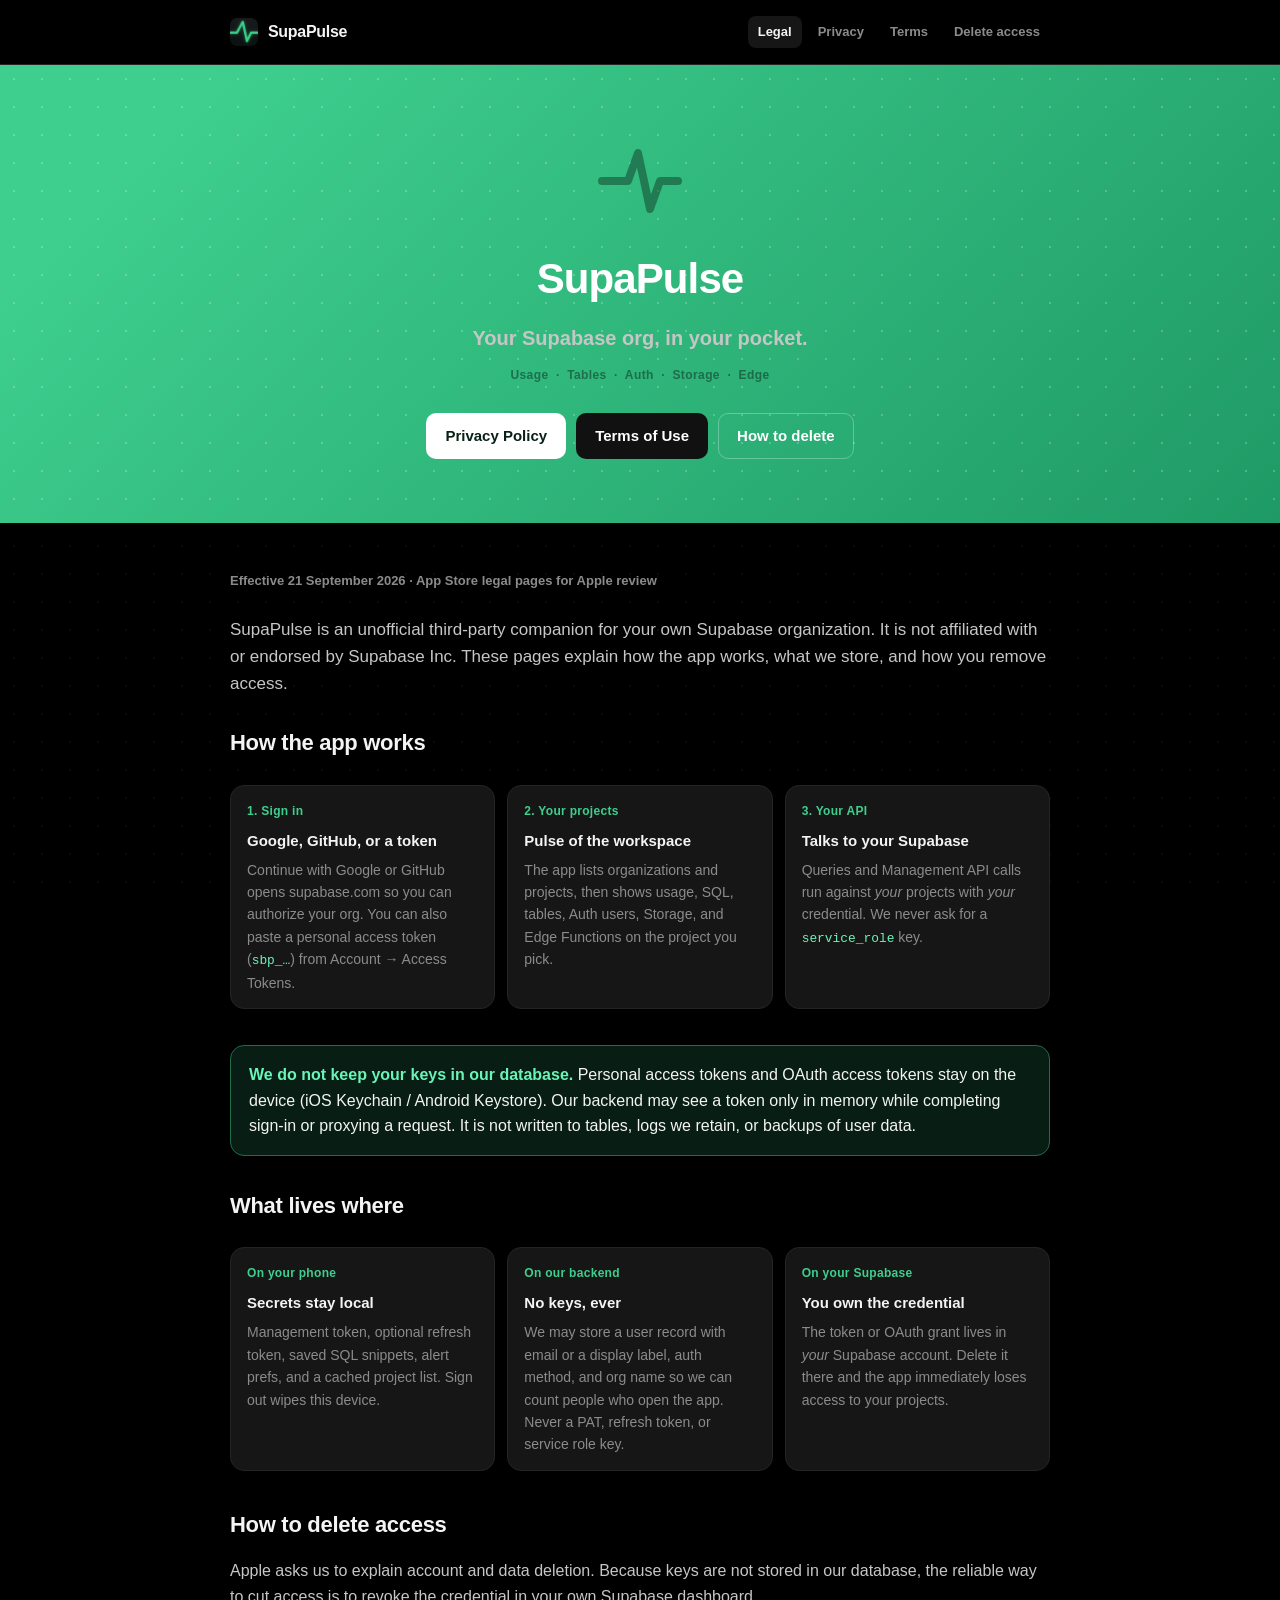
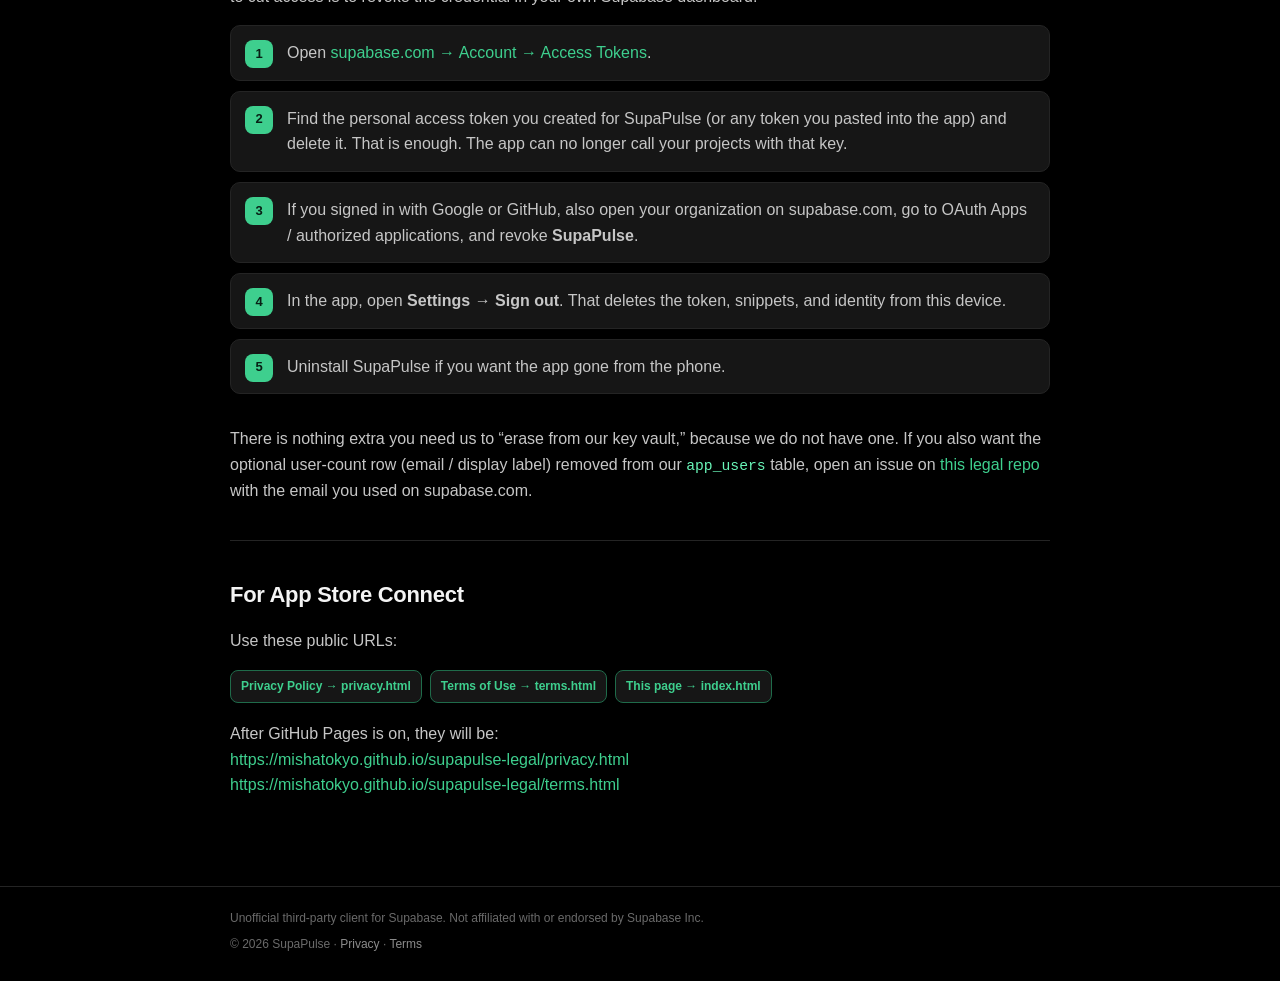
==== index.html @ 29752753 "Add SupaPulse legal, privacy, and terms pages for App Store review. Co-authored-by: Cursor <cursorag" ====
<!DOCTYPE html>
<html lang="en">
<head>
  <meta charset="utf-8" />
  <meta name="viewport" content="width=device-width, initial-scale=1" />
  <title>SupaPulse — Legal &amp; Privacy</title>
  <meta name="description" content="How SupaPulse works, privacy policy, and how to revoke access. We never store your Supabase keys in our database." />
  <link rel="icon" href="./favicon.png" />
  <link rel="apple-touch-icon" href="./icon.png" />
  <link rel="stylesheet" href="./styles.css" />
</head>
<body>
  <div class="dots" aria-hidden="true"></div>
  <div class="page">
    <header class="nav">
      <div class="nav-inner">
        <a class="brand" href="./">
          <img src="./icon.png" alt="" width="28" height="28" />
          SupaPulse
        </a>
        <nav class="nav-links">
          <a class="active" href="./">Legal</a>
          <a href="./privacy.html">Privacy</a>
          <a href="./terms.html">Terms</a>
          <a href="./#delete">Delete access</a>
        </nav>
      </div>
    </header>

    <section class="hero">
      <div class="dots" aria-hidden="true"></div>
      <div class="wrap">
        <svg class="pulse" viewBox="0 0 88 88" fill="none" aria-hidden="true">
          <path d="M6 44 H24 L32 44 L42 16 L54 72 L64 44 H82" stroke="rgba(8,32,21,0.42)" stroke-width="8" stroke-linecap="round" stroke-linejoin="round" />
        </svg>
        <h1>SupaPulse</h1>
        <p class="tagline">Your Supabase org, in your pocket.</p>
        <p class="modules">Usage &nbsp;·&nbsp; Tables &nbsp;·&nbsp; Auth &nbsp;·&nbsp; Storage &nbsp;·&nbsp; Edge</p>
        <div class="hero-actions">
          <a class="btn btn-white" href="./privacy.html">Privacy Policy</a>
          <a class="btn btn-dark" href="./terms.html">Terms of Use</a>
          <a class="btn btn-ghost" href="./#delete">How to delete</a>
        </div>
      </div>
    </section>

    <main class="main">
      <div class="wrap">
        <p class="updated">Effective 21 September 2026 · App Store legal pages for Apple review</p>
        <p class="lead">
          SupaPulse is an unofficial third-party companion for your own Supabase organization.
          It is not affiliated with or endorsed by Supabase Inc. These pages explain how the app
          works, what we store, and how you remove access.
        </p>

        <h2>How the app works</h2>
        <div class="grid">
          <article class="card">
            <div class="kicker">1. Sign in</div>
            <h3>Google, GitHub, or a token</h3>
            <p>Continue with Google or GitHub opens supabase.com so you can authorize your org. You can also paste a personal access token (<span class="mono">sbp_…</span>) from Account → Access Tokens.</p>
          </article>
          <article class="card">
            <div class="kicker">2. Your projects</div>
            <h3>Pulse of the workspace</h3>
            <p>The app lists organizations and projects, then shows usage, SQL, tables, Auth users, Storage, and Edge Functions on the project you pick.</p>
          </article>
          <article class="card">
            <div class="kicker">3. Your API</div>
            <h3>Talks to your Supabase</h3>
            <p>Queries and Management API calls run against <em>your</em> projects with <em>your</em> credential. We never ask for a <span class="mono">service_role</span> key.</p>
          </article>
        </div>

        <div class="notice">
          <p>
            <strong>We do not keep your keys in our database.</strong>
            Personal access tokens and OAuth access tokens stay on the device
            (iOS Keychain / Android Keystore). Our backend may see a token only
            in memory while completing sign-in or proxying a request. It is not
            written to tables, logs we retain, or backups of user data.
          </p>
        </div>

        <h2>What lives where</h2>
        <div class="grid">
          <article class="card">
            <div class="kicker">On your phone</div>
            <h3>Secrets stay local</h3>
            <p>Management token, optional refresh token, saved SQL snippets, alert prefs, and a cached project list. Sign out wipes this device.</p>
          </article>
          <article class="card">
            <div class="kicker">On our backend</div>
            <h3>No keys, ever</h3>
            <p>We may store a user record with email or a display label, auth method, and org name so we can count people who open the app. Never a PAT, refresh token, or service role key.</p>
          </article>
          <article class="card">
            <div class="kicker">On your Supabase</div>
            <h3>You own the credential</h3>
            <p>The token or OAuth grant lives in <em>your</em> Supabase account. Delete it there and the app immediately loses access to your projects.</p>
          </article>
        </div>

        <h2 id="delete">How to delete access</h2>
        <p>Apple asks us to explain account and data deletion. Because keys are not stored in our database, the reliable way to cut access is to revoke the credential in your own Supabase dashboard.</p>
        <ol class="steps">
          <li>
            Open <a href="https://supabase.com/dashboard/account/tokens" rel="noopener">supabase.com → Account → Access Tokens</a>.
          </li>
          <li>
            Find the personal access token you created for SupaPulse (or any token you pasted into the app) and delete it. That is enough. The app can no longer call your projects with that key.
          </li>
          <li>
            If you signed in with Google or GitHub, also open your organization on supabase.com, go to OAuth Apps / authorized applications, and revoke <strong>SupaPulse</strong>.
          </li>
          <li>
            In the app, open <strong>Settings → Sign out</strong>. That deletes the token, snippets, and identity from this device.
          </li>
          <li>
            Uninstall SupaPulse if you want the app gone from the phone.
          </li>
        </ol>
        <p>
          There is nothing extra you need us to “erase from our key vault,” because we do not have one.
          If you also want the optional user-count row (email / display label) removed from our
          <span class="mono">app_users</span> table, open an issue on
          <a href="https://github.com/MishaTokyo/supapulse-legal/issues">this legal repo</a>
          with the email you used on supabase.com.
        </p>

        <hr />

        <h2>For App Store Connect</h2>
        <p>Use these public URLs:</p>
        <div class="pill-row">
          <span class="pill">Privacy Policy → privacy.html</span>
          <span class="pill">Terms of Use → terms.html</span>
          <span class="pill">This page → index.html</span>
        </div>
        <p style="margin-top: 18px">
          After GitHub Pages is on, they will be:<br />
          <a href="https://mishatokyo.github.io/supapulse-legal/privacy.html">https://mishatokyo.github.io/supapulse-legal/privacy.html</a><br />
          <a href="https://mishatokyo.github.io/supapulse-legal/terms.html">https://mishatokyo.github.io/supapulse-legal/terms.html</a>
        </p>
      </div>
    </main>

    <footer class="footer">
      <div class="wrap">
        <span>Unofficial third-party client for Supabase. Not affiliated with or endorsed by Supabase Inc.</span>
        <span>© 2026 SupaPulse · <a href="./privacy.html">Privacy</a> · <a href="./terms.html">Terms</a></span>
      </div>
    </footer>
  </div>
</body>
</html>
---- styles.css ----
:root {
  --bg: #000000;
  --bg-elevated: #0c0c0c;
  --surface: #161616;
  --surface-hover: #1d1d1d;
  --border: #242424;
  --border-strong: #2f2f2f;
  --brand: #3ecf8e;
  --brand-dim: #1f6b4a;
  --brand-soft: rgba(62, 207, 142, 0.14);
  --brand-glow: rgba(62, 207, 142, 0.22);
  --metric: #69f5b8;
  --text: #f4f4f4;
  --text-secondary: #c6c6c6;
  --muted: #8b8b8b;
  --faint: #6a6a6a;
  --danger: #f2555a;
  --on-brand: #082015;
  --login-from: #3ecf8e;
  --login-to: #1f9a66;
  --radius: 10px;
  --radius-lg: 14px;
  --max: 820px;
}

* {
  box-sizing: border-box;
}

html {
  scroll-behavior: smooth;
}

body {
  margin: 0;
  min-height: 100vh;
  background: var(--bg);
  color: var(--text);
  font-family: -apple-system, BlinkMacSystemFont, "Segoe UI", Inter, Roboto, Helvetica, Arial, sans-serif;
  font-size: 16px;
  line-height: 1.6;
  -webkit-font-smoothing: antialiased;
}

a {
  color: var(--brand);
  text-decoration: none;
}

a:hover {
  text-decoration: underline;
}

.dots {
  position: fixed;
  inset: 0;
  pointer-events: none;
  z-index: 0;
  background-image: radial-gradient(rgba(255, 255, 255, 0.045) 0.9px, transparent 1.1px);
  background-size: 28px 28px;
}

.page {
  position: relative;
  z-index: 1;
  min-height: 100vh;
  display: flex;
  flex-direction: column;
}

.nav {
  border-bottom: 1px solid var(--border);
  background: rgba(0, 0, 0, 0.72);
  backdrop-filter: blur(16px);
  position: sticky;
  top: 0;
  z-index: 10;
}

.nav-inner,
.wrap {
  width: min(var(--max), calc(100% - 40px));
  margin: 0 auto;
}

.nav-inner {
  display: flex;
  align-items: center;
  justify-content: space-between;
  gap: 16px;
  min-height: 64px;
}

.brand {
  display: flex;
  align-items: center;
  gap: 10px;
  color: var(--text);
  text-decoration: none;
  font-weight: 700;
  letter-spacing: -0.3px;
}

.brand:hover {
  text-decoration: none;
}

.brand img,
.brand-mark {
  width: 28px;
  height: 28px;
  border-radius: 7px;
}

.nav-links {
  display: flex;
  flex-wrap: wrap;
  gap: 6px;
  justify-content: flex-end;
}

.nav-links a {
  color: var(--muted);
  font-size: 13px;
  font-weight: 600;
  padding: 6px 10px;
  border-radius: 8px;
}

.nav-links a:hover,
.nav-links a.active {
  color: var(--text);
  background: var(--surface);
  text-decoration: none;
}

.hero {
  position: relative;
  overflow: hidden;
  background: linear-gradient(135deg, var(--login-from) 12%, var(--login-to) 100%);
  color: #fff;
  padding: 72px 0 64px;
}

.hero .dots {
  position: absolute;
  background-image: radial-gradient(rgba(255, 255, 255, 0.22) 0.9px, transparent 1.1px);
}

.hero .wrap {
  position: relative;
  z-index: 1;
  text-align: center;
}

.pulse {
  width: 88px;
  height: 88px;
  margin: 0 auto 12px;
}

.hero h1 {
  margin: 0;
  font-size: clamp(32px, 6vw, 42px);
  letter-spacing: -0.9px;
  font-weight: 700;
}

.hero .tagline {
  margin: 12px 0 0;
  font-size: 20px;
  font-weight: 600;
  line-height: 1.4;
}

.hero .modules {
  margin: 14px 0 0;
  color: rgba(8, 32, 21, 0.48);
  font-size: 12px;
  font-weight: 700;
  letter-spacing: 0.4px;
}

.hero-actions {
  display: flex;
  flex-wrap: wrap;
  justify-content: center;
  gap: 10px;
  margin-top: 28px;
}

.btn {
  display: inline-flex;
  align-items: center;
  justify-content: center;
  min-height: 44px;
  padding: 10px 18px;
  border-radius: 10px;
  font-weight: 700;
  font-size: 15px;
  text-decoration: none;
  border: 1px solid transparent;
}

.btn:hover {
  text-decoration: none;
}

.btn-white {
  background: #fff;
  color: var(--on-brand);
}

.btn-dark {
  background: #111;
  color: #fff;
  border-color: rgba(8, 32, 21, 0.2);
}

.btn-ghost {
  background: transparent;
  color: #fff;
  border-color: rgba(255, 255, 255, 0.28);
}

.main {
  flex: 1;
  padding: 48px 0 72px;
}

h2 {
  margin: 0 0 12px;
  font-size: 22px;
  letter-spacing: -0.3px;
}

h3 {
  margin: 28px 0 8px;
  font-size: 16px;
  color: var(--text);
}

p,
li {
  color: var(--text-secondary);
}

.lead {
  font-size: 17px;
  color: var(--text-secondary);
  margin: 0 0 28px;
}

.updated {
  color: var(--muted);
  font-size: 13px;
  font-weight: 600;
  margin: 0 0 24px;
}

.grid {
  display: grid;
  grid-template-columns: repeat(auto-fit, minmax(220px, 1fr));
  gap: 12px;
  margin: 24px 0 36px;
}

.card {
  background: var(--surface);
  border: 1px solid var(--border);
  border-radius: var(--radius-lg);
  padding: 16px 16px 14px;
}

.card h3 {
  margin: 0 0 6px;
  font-size: 15px;
}

.card p {
  margin: 0;
  font-size: 14px;
  color: var(--muted);
}

.card .kicker {
  color: var(--brand);
  font-size: 12px;
  font-weight: 700;
  letter-spacing: 0.3px;
  margin-bottom: 8px;
}

.notice {
  background: var(--brand-soft);
  border: 1px solid var(--brand-dim);
  border-radius: var(--radius-lg);
  padding: 16px 18px;
  margin: 8px 0 32px;
}

.notice strong {
  color: var(--metric);
}

.notice p {
  margin: 0;
  color: var(--text);
}

.steps {
  display: grid;
  gap: 10px;
  margin: 16px 0 32px;
  padding: 0;
  list-style: none;
  counter-reset: step;
}

.steps li {
  counter-increment: step;
  background: var(--surface);
  border: 1px solid var(--border);
  border-radius: var(--radius);
  padding: 14px 16px 14px 56px;
  position: relative;
  color: var(--text-secondary);
}

.steps li::before {
  content: counter(step);
  position: absolute;
  left: 14px;
  top: 14px;
  width: 28px;
  height: 28px;
  border-radius: 8px;
  background: var(--brand);
  color: var(--on-brand);
  font-weight: 700;
  font-size: 13px;
  display: flex;
  align-items: center;
  justify-content: center;
}

.legal p {
  margin: 0 0 14px;
}

.legal ul {
  margin: 0 0 16px;
  padding-left: 20px;
}

.legal li {
  margin: 0 0 6px;
}

.legal section {
  margin-bottom: 8px;
}

hr {
  border: 0;
  border-top: 1px solid var(--border);
  margin: 36px 0;
}

.footer {
  border-top: 1px solid var(--border);
  padding: 22px 0 28px;
  color: var(--faint);
  font-size: 12px;
  line-height: 1.5;
}

.footer .wrap {
  display: flex;
  flex-direction: column;
  gap: 8px;
}

.footer a {
  color: var(--muted);
}

code,
.mono {
  font-family: ui-monospace, SFMono-Regular, Menlo, Monaco, Consolas, "Liberation Mono", monospace;
  font-size: 0.92em;
  color: var(--metric);
}

.pill-row {
  display: flex;
  flex-wrap: wrap;
  gap: 8px;
  margin: 16px 0 0;
}

.pill {
  background: var(--surface);
  border: 1px solid var(--brand-dim);
  color: var(--brand);
  border-radius: 8px;
  padding: 6px 10px;
  font-size: 12px;
  font-weight: 700;
}

@media (max-width: 640px) {
  .nav-inner {
    flex-direction: column;
    align-items: flex-start;
    padding: 12px 0;
  }

  .hero {
    padding: 48px 0 40px;
  }
}
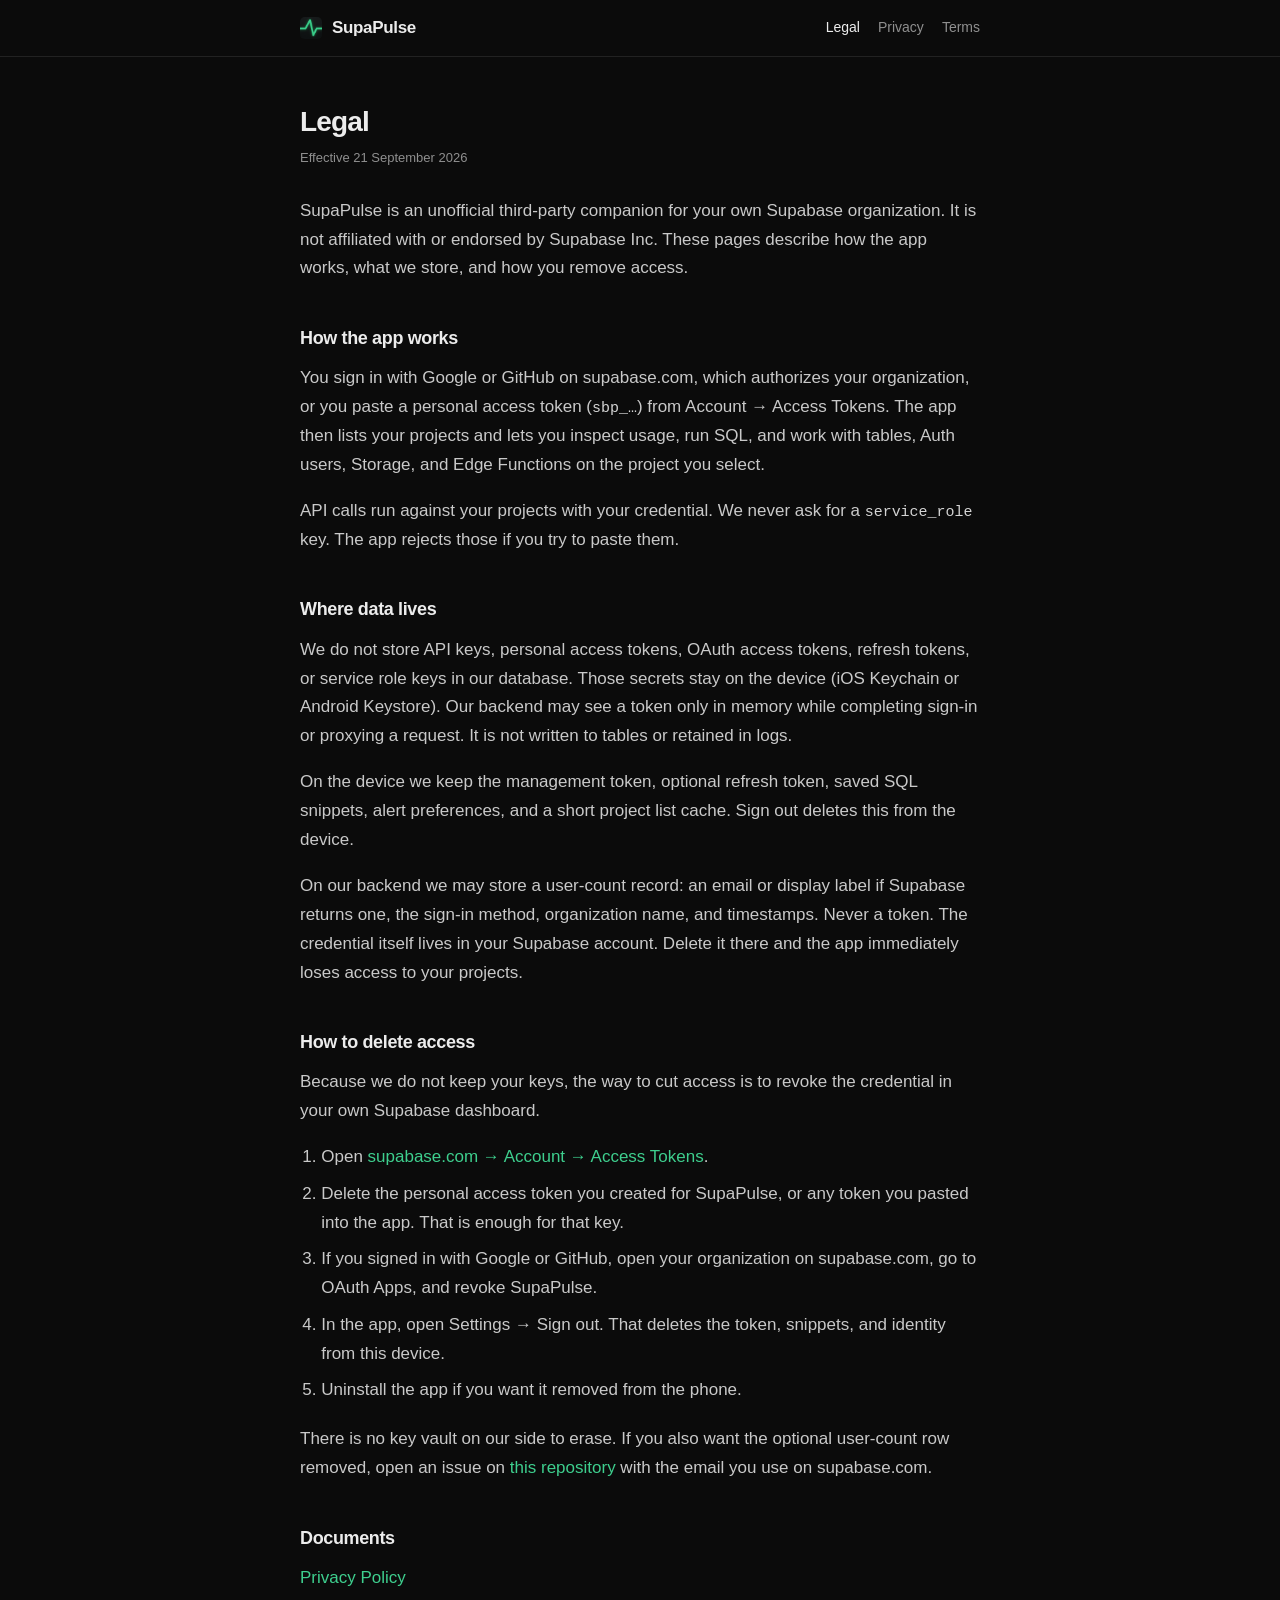
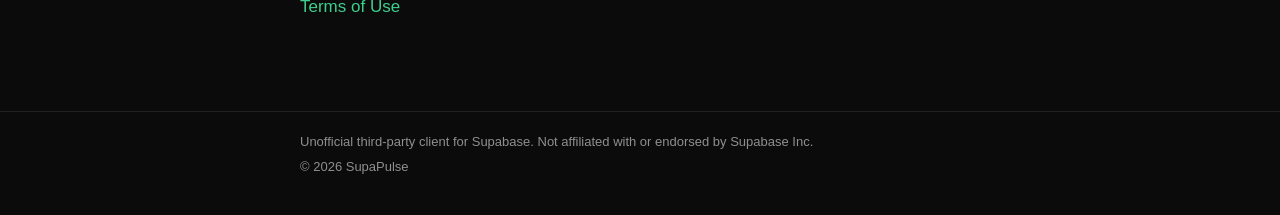
==== commit 818d7f8f: "Simplify legal pages to a document layout. Co-authored-by: Cursor <cursoragent@cursor.com>" ====
--- a/index.html
+++ b/index.html
@@ -3,154 +3,112 @@
 <head>
   <meta charset="utf-8" />
   <meta name="viewport" content="width=device-width, initial-scale=1" />
-  <title>SupaPulse — Legal &amp; Privacy</title>
-  <meta name="description" content="How SupaPulse works, privacy policy, and how to revoke access. We never store your Supabase keys in our database." />
+  <title>Legal — SupaPulse</title>
+  <meta name="description" content="How SupaPulse works, privacy, and how to revoke access. We never store your Supabase keys in our database." />
   <link rel="icon" href="./favicon.png" />
   <link rel="apple-touch-icon" href="./icon.png" />
-  <link rel="stylesheet" href="./styles.css" />
+  <link rel="stylesheet" href="./styles.css?v=2" />
 </head>
 <body>
-  <div class="dots" aria-hidden="true"></div>
-  <div class="page">
-    <header class="nav">
-      <div class="nav-inner">
-        <a class="brand" href="./">
-          <img src="./icon.png" alt="" width="28" height="28" />
-          SupaPulse
-        </a>
-        <nav class="nav-links">
-          <a class="active" href="./">Legal</a>
-          <a href="./privacy.html">Privacy</a>
-          <a href="./terms.html">Terms</a>
-          <a href="./#delete">Delete access</a>
-        </nav>
-      </div>
-    </header>
+  <header>
+    <div class="wrap">
+      <a class="brand" href="./">
+        <img src="./icon.png" alt="" width="22" height="22" />
+        SupaPulse
+      </a>
+      <nav>
+        <a class="active" href="./">Legal</a>
+        <a href="./privacy.html">Privacy</a>
+        <a href="./terms.html">Terms</a>
+      </nav>
+    </div>
+  </header>
 
-    <section class="hero">
-      <div class="dots" aria-hidden="true"></div>
-      <div class="wrap">
-        <svg class="pulse" viewBox="0 0 88 88" fill="none" aria-hidden="true">
-          <path d="M6 44 H24 L32 44 L42 16 L54 72 L64 44 H82" stroke="rgba(8,32,21,0.42)" stroke-width="8" stroke-linecap="round" stroke-linejoin="round" />
-        </svg>
-        <h1>SupaPulse</h1>
-        <p class="tagline">Your Supabase org, in your pocket.</p>
-        <p class="modules">Usage &nbsp;·&nbsp; Tables &nbsp;·&nbsp; Auth &nbsp;·&nbsp; Storage &nbsp;·&nbsp; Edge</p>
-        <div class="hero-actions">
-          <a class="btn btn-white" href="./privacy.html">Privacy Policy</a>
-          <a class="btn btn-dark" href="./terms.html">Terms of Use</a>
-          <a class="btn btn-ghost" href="./#delete">How to delete</a>
-        </div>
-      </div>
-    </section>
+  <main>
+    <div class="wrap">
+      <h1>Legal</h1>
+      <p class="meta">Effective 21 September 2026</p>
 
-    <main class="main">
-      <div class="wrap">
-        <p class="updated">Effective 21 September 2026 · App Store legal pages for Apple review</p>
-        <p class="lead">
-          SupaPulse is an unofficial third-party companion for your own Supabase organization.
-          It is not affiliated with or endorsed by Supabase Inc. These pages explain how the app
-          works, what we store, and how you remove access.
-        </p>
+      <p>
+        SupaPulse is an unofficial third-party companion for your own Supabase organization.
+        It is not affiliated with or endorsed by Supabase Inc. These pages describe how the app
+        works, what we store, and how you remove access.
+      </p>
 
-        <h2>How the app works</h2>
-        <div class="grid">
-          <article class="card">
-            <div class="kicker">1. Sign in</div>
-            <h3>Google, GitHub, or a token</h3>
-            <p>Continue with Google or GitHub opens supabase.com so you can authorize your org. You can also paste a personal access token (<span class="mono">sbp_…</span>) from Account → Access Tokens.</p>
-          </article>
-          <article class="card">
-            <div class="kicker">2. Your projects</div>
-            <h3>Pulse of the workspace</h3>
-            <p>The app lists organizations and projects, then shows usage, SQL, tables, Auth users, Storage, and Edge Functions on the project you pick.</p>
-          </article>
-          <article class="card">
-            <div class="kicker">3. Your API</div>
-            <h3>Talks to your Supabase</h3>
-            <p>Queries and Management API calls run against <em>your</em> projects with <em>your</em> credential. We never ask for a <span class="mono">service_role</span> key.</p>
-          </article>
-        </div>
+      <h2>How the app works</h2>
+      <p>
+        You sign in with Google or GitHub on supabase.com, which authorizes your organization,
+        or you paste a personal access token (<code>sbp_…</code>) from Account → Access Tokens.
+        The app then lists your projects and lets you inspect usage, run SQL, and work with
+        tables, Auth users, Storage, and Edge Functions on the project you select.
+      </p>
+      <p>
+        API calls run against your projects with your credential. We never ask for a
+        <code>service_role</code> key. The app rejects those if you try to paste them.
+      </p>
 
-        <div class="notice">
-          <p>
-            <strong>We do not keep your keys in our database.</strong>
-            Personal access tokens and OAuth access tokens stay on the device
-            (iOS Keychain / Android Keystore). Our backend may see a token only
-            in memory while completing sign-in or proxying a request. It is not
-            written to tables, logs we retain, or backups of user data.
-          </p>
-        </div>
+      <h2>Where data lives</h2>
+      <p>
+        We do not store API keys, personal access tokens, OAuth access tokens, refresh tokens,
+        or service role keys in our database. Those secrets stay on the device (iOS Keychain or
+        Android Keystore). Our backend may see a token only in memory while completing sign-in
+        or proxying a request. It is not written to tables or retained in logs.
+      </p>
+      <p>
+        On the device we keep the management token, optional refresh token, saved SQL snippets,
+        alert preferences, and a short project list cache. Sign out deletes this from the device.
+      </p>
+      <p>
+        On our backend we may store a user-count record: an email or display label if Supabase
+        returns one, the sign-in method, organization name, and timestamps. Never a token.
+        The credential itself lives in your Supabase account. Delete it there and the app
+        immediately loses access to your projects.
+      </p>
 
-        <h2>What lives where</h2>
-        <div class="grid">
-          <article class="card">
-            <div class="kicker">On your phone</div>
-            <h3>Secrets stay local</h3>
-            <p>Management token, optional refresh token, saved SQL snippets, alert prefs, and a cached project list. Sign out wipes this device.</p>
-          </article>
-          <article class="card">
-            <div class="kicker">On our backend</div>
-            <h3>No keys, ever</h3>
-            <p>We may store a user record with email or a display label, auth method, and org name so we can count people who open the app. Never a PAT, refresh token, or service role key.</p>
-          </article>
-          <article class="card">
-            <div class="kicker">On your Supabase</div>
-            <h3>You own the credential</h3>
-            <p>The token or OAuth grant lives in <em>your</em> Supabase account. Delete it there and the app immediately loses access to your projects.</p>
-          </article>
-        </div>
+      <h2 id="delete">How to delete access</h2>
+      <p>
+        Because we do not keep your keys, the way to cut access is to revoke the credential
+        in your own Supabase dashboard.
+      </p>
+      <ol>
+        <li>
+          Open
+          <a href="https://supabase.com/dashboard/account/tokens" rel="noopener">supabase.com → Account → Access Tokens</a>.
+        </li>
+        <li>
+          Delete the personal access token you created for SupaPulse, or any token you pasted
+          into the app. That is enough for that key.
+        </li>
+        <li>
+          If you signed in with Google or GitHub, open your organization on supabase.com,
+          go to OAuth Apps, and revoke SupaPulse.
+        </li>
+        <li>
+          In the app, open Settings → Sign out. That deletes the token, snippets, and identity
+          from this device.
+        </li>
+        <li>Uninstall the app if you want it removed from the phone.</li>
+      </ol>
+      <p>
+        There is no key vault on our side to erase. If you also want the optional user-count
+        row removed, open an issue on
+        <a href="https://github.com/MishaTokyo/supapulse-legal/issues">this repository</a>
+        with the email you use on supabase.com.
+      </p>
 
-        <h2 id="delete">How to delete access</h2>
-        <p>Apple asks us to explain account and data deletion. Because keys are not stored in our database, the reliable way to cut access is to revoke the credential in your own Supabase dashboard.</p>
-        <ol class="steps">
-          <li>
-            Open <a href="https://supabase.com/dashboard/account/tokens" rel="noopener">supabase.com → Account → Access Tokens</a>.
-          </li>
-          <li>
-            Find the personal access token you created for SupaPulse (or any token you pasted into the app) and delete it. That is enough. The app can no longer call your projects with that key.
-          </li>
-          <li>
-            If you signed in with Google or GitHub, also open your organization on supabase.com, go to OAuth Apps / authorized applications, and revoke <strong>SupaPulse</strong>.
-          </li>
-          <li>
-            In the app, open <strong>Settings → Sign out</strong>. That deletes the token, snippets, and identity from this device.
-          </li>
-          <li>
-            Uninstall SupaPulse if you want the app gone from the phone.
-          </li>
-        </ol>
-        <p>
-          There is nothing extra you need us to “erase from our key vault,” because we do not have one.
-          If you also want the optional user-count row (email / display label) removed from our
-          <span class="mono">app_users</span> table, open an issue on
-          <a href="https://github.com/MishaTokyo/supapulse-legal/issues">this legal repo</a>
-          with the email you used on supabase.com.
-        </p>
+      <h2>Documents</h2>
+      <p>
+        <a href="./privacy.html">Privacy Policy</a><br />
+        <a href="./terms.html">Terms of Use</a>
+      </p>
+    </div>
+  </main>
 
-        <hr />
-
-        <h2>For App Store Connect</h2>
-        <p>Use these public URLs:</p>
-        <div class="pill-row">
-          <span class="pill">Privacy Policy → privacy.html</span>
-          <span class="pill">Terms of Use → terms.html</span>
-          <span class="pill">This page → index.html</span>
-        </div>
-        <p style="margin-top: 18px">
-          After GitHub Pages is on, they will be:<br />
-          <a href="https://mishatokyo.github.io/supapulse-legal/privacy.html">https://mishatokyo.github.io/supapulse-legal/privacy.html</a><br />
-          <a href="https://mishatokyo.github.io/supapulse-legal/terms.html">https://mishatokyo.github.io/supapulse-legal/terms.html</a>
-        </p>
-      </div>
-    </main>
-
-    <footer class="footer">
-      <div class="wrap">
-        <span>Unofficial third-party client for Supabase. Not affiliated with or endorsed by Supabase Inc.</span>
-        <span>© 2026 SupaPulse · <a href="./privacy.html">Privacy</a> · <a href="./terms.html">Terms</a></span>
-      </div>
-    </footer>
-  </div>
+  <footer>
+    <div class="wrap">
+      <p>Unofficial third-party client for Supabase. Not affiliated with or endorsed by Supabase Inc.</p>
+      <p>© 2026 SupaPulse</p>
+    </div>
+  </footer>
 </body>
 </html>
--- a/styles.css
+++ b/styles.css
@@ -1,26 +1,9 @@
 :root {
-  --bg: #000000;
-  --bg-elevated: #0c0c0c;
-  --surface: #161616;
-  --surface-hover: #1d1d1d;
-  --border: #242424;
-  --border-strong: #2f2f2f;
-  --brand: #3ecf8e;
-  --brand-dim: #1f6b4a;
-  --brand-soft: rgba(62, 207, 142, 0.14);
-  --brand-glow: rgba(62, 207, 142, 0.22);
-  --metric: #69f5b8;
-  --text: #f4f4f4;
-  --text-secondary: #c6c6c6;
-  --muted: #8b8b8b;
-  --faint: #6a6a6a;
-  --danger: #f2555a;
-  --on-brand: #082015;
-  --login-from: #3ecf8e;
-  --login-to: #1f9a66;
-  --radius: 10px;
-  --radius-lg: 14px;
-  --max: 820px;
+  --bg: #0b0b0b;
+  --text: #ececec;
+  --muted: #8f8f8f;
+  --line: #222;
+  --link: #3ecf8e;
 }
 
 * {
@@ -33,17 +16,14 @@
 
 body {
   margin: 0;
-  min-height: 100vh;
   background: var(--bg);
   color: var(--text);
-  font-family: -apple-system, BlinkMacSystemFont, "Segoe UI", Inter, Roboto, Helvetica, Arial, sans-serif;
-  font-size: 16px;
-  line-height: 1.6;
+  font: 17px/1.7 -apple-system, BlinkMacSystemFont, "Segoe UI", Helvetica, Arial, sans-serif;
   -webkit-font-smoothing: antialiased;
 }
 
 a {
-  color: var(--brand);
+  color: var(--link);
   text-decoration: none;
 }
 
@@ -51,44 +31,21 @@
   text-decoration: underline;
 }
 
-.dots {
-  position: fixed;
-  inset: 0;
-  pointer-events: none;
-  z-index: 0;
-  background-image: radial-gradient(rgba(255, 255, 255, 0.045) 0.9px, transparent 1.1px);
-  background-size: 28px 28px;
-}
-
-.page {
-  position: relative;
-  z-index: 1;
-  min-height: 100vh;
-  display: flex;
-  flex-direction: column;
-}
-
-.nav {
-  border-bottom: 1px solid var(--border);
-  background: rgba(0, 0, 0, 0.72);
-  backdrop-filter: blur(16px);
-  position: sticky;
-  top: 0;
-  z-index: 10;
-}
-
-.nav-inner,
 .wrap {
-  width: min(var(--max), calc(100% - 40px));
+  width: min(680px, calc(100% - 48px));
   margin: 0 auto;
 }
 
-.nav-inner {
+header {
+  border-bottom: 1px solid var(--line);
+}
+
+header .wrap {
   display: flex;
   align-items: center;
   justify-content: space-between;
   gap: 16px;
-  min-height: 64px;
+  min-height: 56px;
 }
 
 .brand {
@@ -96,327 +53,109 @@
   align-items: center;
   gap: 10px;
   color: var(--text);
-  text-decoration: none;
-  font-weight: 700;
-  letter-spacing: -0.3px;
+  font-weight: 600;
+  letter-spacing: -0.02em;
 }
 
 .brand:hover {
   text-decoration: none;
 }
 
-.brand img,
-.brand-mark {
-  width: 28px;
-  height: 28px;
-  border-radius: 7px;
+.brand img {
+  width: 22px;
+  height: 22px;
+  border-radius: 5px;
 }
 
-.nav-links {
+nav {
   display: flex;
-  flex-wrap: wrap;
-  gap: 6px;
-  justify-content: flex-end;
+  gap: 18px;
+  font-size: 14px;
 }
 
-.nav-links a {
+nav a {
   color: var(--muted);
-  font-size: 13px;
-  font-weight: 600;
-  padding: 6px 10px;
-  border-radius: 8px;
 }
 
-.nav-links a:hover,
-.nav-links a.active {
+nav a:hover,
+nav a.active {
   color: var(--text);
-  background: var(--surface);
   text-decoration: none;
 }
 
-.hero {
-  position: relative;
-  overflow: hidden;
-  background: linear-gradient(135deg, var(--login-from) 12%, var(--login-to) 100%);
-  color: #fff;
-  padding: 72px 0 64px;
-}
-
-.hero .dots {
-  position: absolute;
-  background-image: radial-gradient(rgba(255, 255, 255, 0.22) 0.9px, transparent 1.1px);
-}
-
-.hero .wrap {
-  position: relative;
-  z-index: 1;
-  text-align: center;
-}
-
-.pulse {
-  width: 88px;
-  height: 88px;
-  margin: 0 auto 12px;
-}
-
-.hero h1 {
-  margin: 0;
-  font-size: clamp(32px, 6vw, 42px);
-  letter-spacing: -0.9px;
-  font-weight: 700;
-}
-
-.hero .tagline {
-  margin: 12px 0 0;
-  font-size: 20px;
-  font-weight: 600;
-  line-height: 1.4;
-}
-
-.hero .modules {
-  margin: 14px 0 0;
-  color: rgba(8, 32, 21, 0.48);
-  font-size: 12px;
-  font-weight: 700;
-  letter-spacing: 0.4px;
-}
-
-.hero-actions {
-  display: flex;
-  flex-wrap: wrap;
-  justify-content: center;
-  gap: 10px;
-  margin-top: 28px;
-}
-
-.btn {
-  display: inline-flex;
-  align-items: center;
-  justify-content: center;
-  min-height: 44px;
-  padding: 10px 18px;
-  border-radius: 10px;
-  font-weight: 700;
-  font-size: 15px;
-  text-decoration: none;
-  border: 1px solid transparent;
-}
-
-.btn:hover {
-  text-decoration: none;
-}
-
-.btn-white {
-  background: #fff;
-  color: var(--on-brand);
-}
-
-.btn-dark {
-  background: #111;
-  color: #fff;
-  border-color: rgba(8, 32, 21, 0.2);
-}
-
-.btn-ghost {
-  background: transparent;
-  color: #fff;
-  border-color: rgba(255, 255, 255, 0.28);
-}
-
-.main {
-  flex: 1;
+main {
   padding: 48px 0 72px;
 }
 
-h2 {
-  margin: 0 0 12px;
-  font-size: 22px;
-  letter-spacing: -0.3px;
+h1 {
+  margin: 0 0 8px;
+  font-size: 28px;
+  font-weight: 600;
+  letter-spacing: -0.03em;
+  line-height: 1.2;
 }
 
-h3 {
-  margin: 28px 0 8px;
-  font-size: 16px;
-  color: var(--text);
+h2 {
+  margin: 2.2em 0 0.6em;
+  font-size: 18px;
+  font-weight: 600;
+  letter-spacing: -0.02em;
 }
 
 p,
 li {
-  color: var(--text-secondary);
+  color: #c9c9c9;
 }
 
-.lead {
-  font-size: 17px;
-  color: var(--text-secondary);
-  margin: 0 0 28px;
+p {
+  margin: 0 0 1em;
 }
 
-.updated {
+.meta {
+  margin: 0 0 28px;
   color: var(--muted);
   font-size: 13px;
-  font-weight: 600;
-  margin: 0 0 24px;
 }
 
-.grid {
-  display: grid;
-  grid-template-columns: repeat(auto-fit, minmax(220px, 1fr));
-  gap: 12px;
-  margin: 24px 0 36px;
+ul,
+ol {
+  margin: 0 0 1.2em;
+  padding-left: 1.25em;
 }
 
-.card {
-  background: var(--surface);
-  border: 1px solid var(--border);
-  border-radius: var(--radius-lg);
-  padding: 16px 16px 14px;
+li {
+  margin: 0 0 0.45em;
 }
 
-.card h3 {
-  margin: 0 0 6px;
-  font-size: 15px;
+code {
+  font-family: ui-monospace, SFMono-Regular, Menlo, Monaco, Consolas, monospace;
+  font-size: 0.88em;
+  color: #d4d4d4;
 }
 
-.card p {
-  margin: 0;
-  font-size: 14px;
+footer {
+  border-top: 1px solid var(--line);
+  padding: 20px 0 32px;
   color: var(--muted);
-}
-
-.card .kicker {
-  color: var(--brand);
-  font-size: 12px;
-  font-weight: 700;
-  letter-spacing: 0.3px;
-  margin-bottom: 8px;
-}
-
-.notice {
-  background: var(--brand-soft);
-  border: 1px solid var(--brand-dim);
-  border-radius: var(--radius-lg);
-  padding: 16px 18px;
-  margin: 8px 0 32px;
-}
-
-.notice strong {
-  color: var(--metric);
-}
-
-.notice p {
-  margin: 0;
-  color: var(--text);
-}
-
-.steps {
-  display: grid;
-  gap: 10px;
-  margin: 16px 0 32px;
-  padding: 0;
-  list-style: none;
-  counter-reset: step;
-}
-
-.steps li {
-  counter-increment: step;
-  background: var(--surface);
-  border: 1px solid var(--border);
-  border-radius: var(--radius);
-  padding: 14px 16px 14px 56px;
-  position: relative;
-  color: var(--text-secondary);
-}
-
-.steps li::before {
-  content: counter(step);
-  position: absolute;
-  left: 14px;
-  top: 14px;
-  width: 28px;
-  height: 28px;
-  border-radius: 8px;
-  background: var(--brand);
-  color: var(--on-brand);
-  font-weight: 700;
   font-size: 13px;
-  display: flex;
-  align-items: center;
-  justify-content: center;
-}
-
-.legal p {
-  margin: 0 0 14px;
-}
-
-.legal ul {
-  margin: 0 0 16px;
-  padding-left: 20px;
-}
-
-.legal li {
-  margin: 0 0 6px;
-}
-
-.legal section {
-  margin-bottom: 8px;
-}
-
-hr {
-  border: 0;
-  border-top: 1px solid var(--border);
-  margin: 36px 0;
-}
-
-.footer {
-  border-top: 1px solid var(--border);
-  padding: 22px 0 28px;
-  color: var(--faint);
-  font-size: 12px;
   line-height: 1.5;
 }
 
-.footer .wrap {
-  display: flex;
-  flex-direction: column;
-  gap: 8px;
+footer p {
+  margin: 0 0 6px;
+  color: var(--muted);
+  font-size: 13px;
 }
 
-.footer a {
-  color: var(--muted);
-}
-
-code,
-.mono {
-  font-family: ui-monospace, SFMono-Regular, Menlo, Monaco, Consolas, "Liberation Mono", monospace;
-  font-size: 0.92em;
-  color: var(--metric);
-}
-
-.pill-row {
-  display: flex;
-  flex-wrap: wrap;
-  gap: 8px;
-  margin: 16px 0 0;
-}
-
-.pill {
-  background: var(--surface);
-  border: 1px solid var(--brand-dim);
-  color: var(--brand);
-  border-radius: 8px;
-  padding: 6px 10px;
-  font-size: 12px;
-  font-weight: 700;
-}
-
-@media (max-width: 640px) {
-  .nav-inner {
+@media (max-width: 560px) {
+  header .wrap {
     flex-direction: column;
     align-items: flex-start;
-    padding: 12px 0;
+    padding: 14px 0;
+    gap: 10px;
   }
 
-  .hero {
-    padding: 48px 0 40px;
+  main {
+    padding-top: 32px;
   }
 }
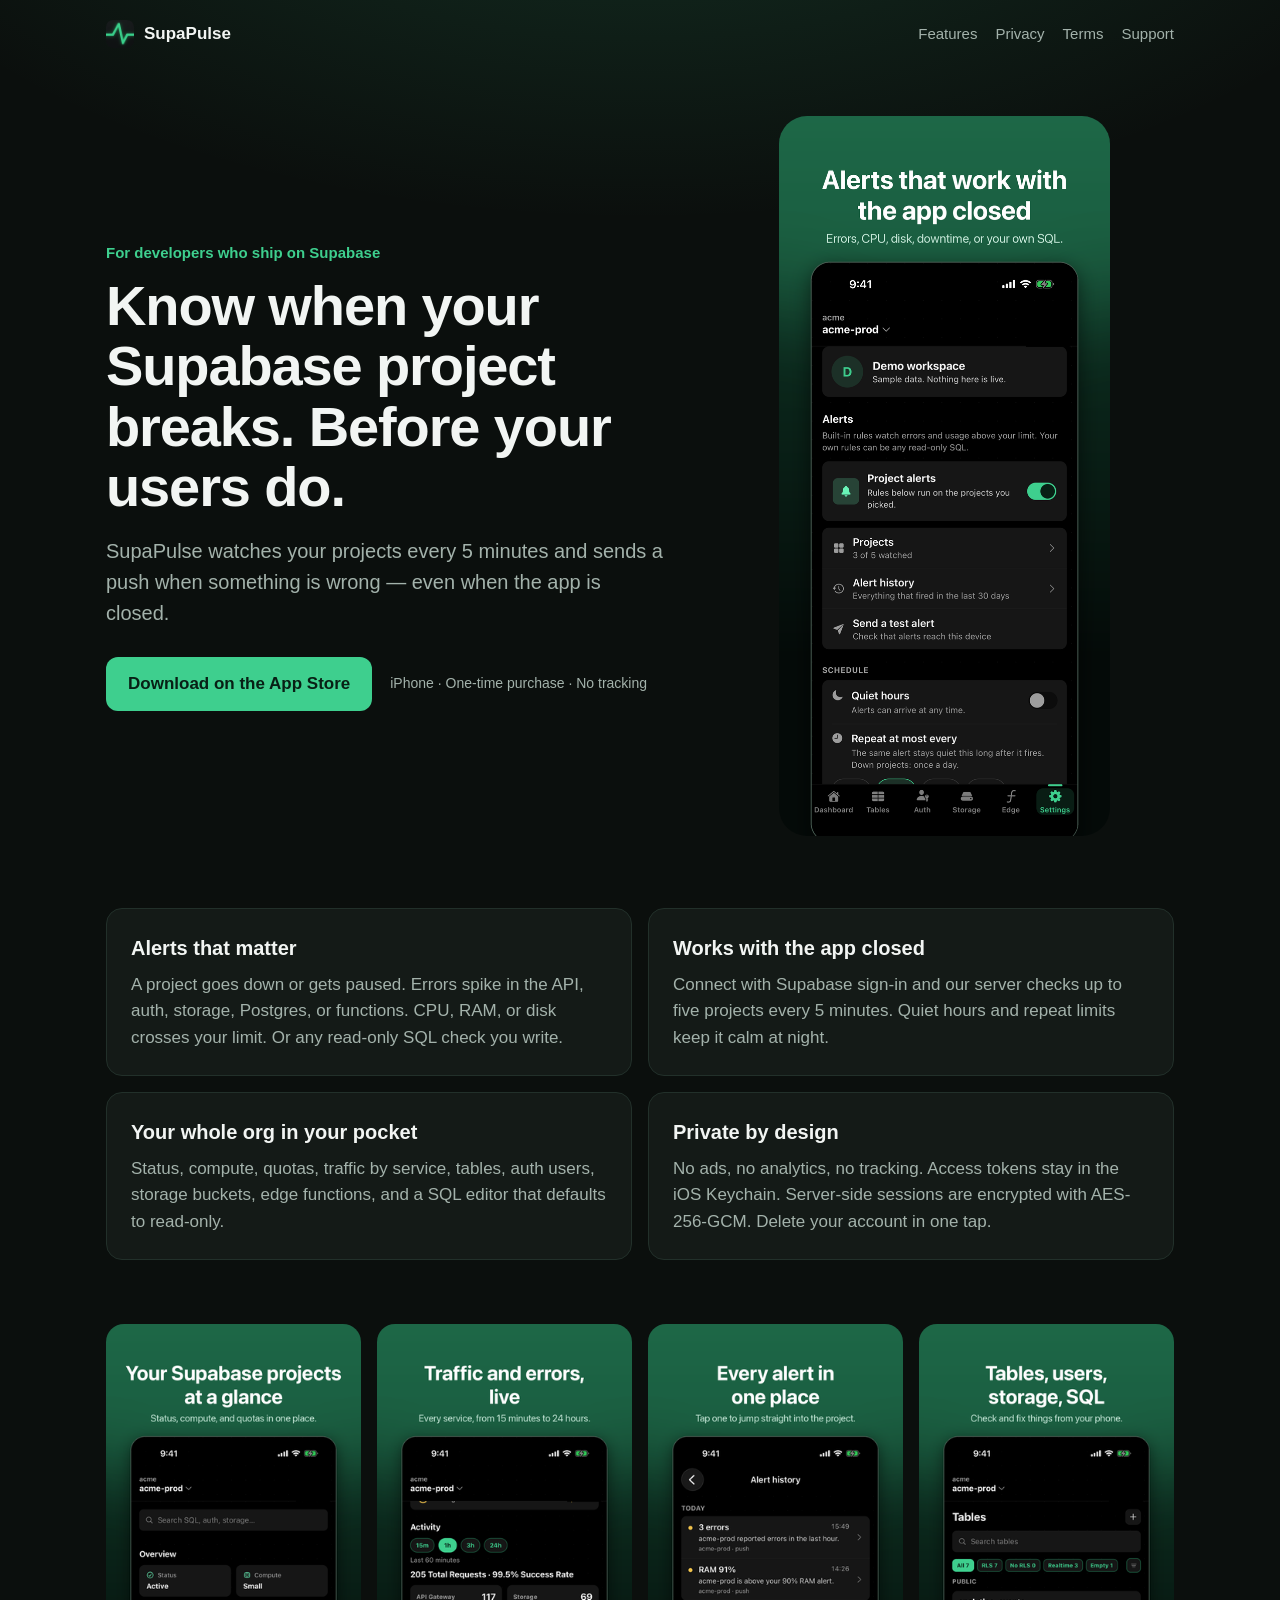
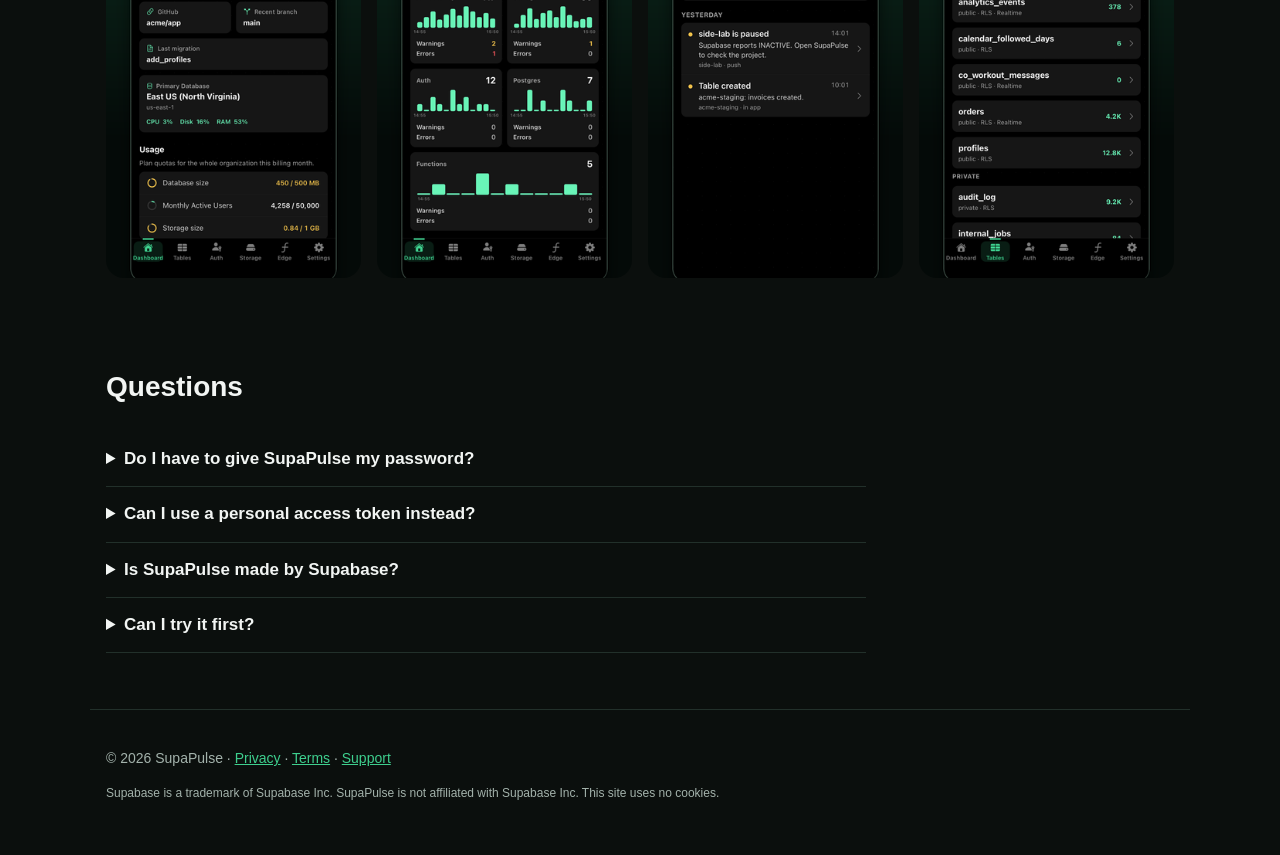
==== commit 777d8b4a: "Replace legal pages with the SupaPulse site: landing, privacy, terms, support. Privacy and terms now" ====
--- a/index.html
+++ b/index.html
@@ -1,114 +1,94 @@
-<!DOCTYPE html>
+<!doctype html>
 <html lang="en">
 <head>
-  <meta charset="utf-8" />
-  <meta name="viewport" content="width=device-width, initial-scale=1" />
-  <title>Legal — SupaPulse</title>
-  <meta name="description" content="How SupaPulse works, privacy, and how to revoke access. We never store your Supabase keys in our database." />
-  <link rel="icon" href="./favicon.png" />
-  <link rel="apple-touch-icon" href="./icon.png" />
-  <link rel="stylesheet" href="./styles.css?v=2" />
+  <meta charset="utf-8">
+  <meta name="viewport" content="width=device-width, initial-scale=1, viewport-fit=cover">
+  <title>SupaPulse — Supabase monitoring on your iPhone</title>
+  <meta name="description" content="Watch your Supabase projects from your iPhone. Push alerts for downtime, errors, CPU, RAM, disk, or your own SQL — even when the app is closed.">
+  <meta name="theme-color" content="#0b0f0d">
+  <meta property="og:title" content="SupaPulse — Supabase monitoring on your iPhone">
+  <meta property="og:description" content="Push alerts for downtime, errors, CPU, disk, or your own SQL. No tracking.">
+  <meta property="og:image" content="img/1-dashboard.png">
+  <link rel="icon" href="img/icon.png">
+  <link rel="stylesheet" href="styles.css">
 </head>
 <body>
-  <header>
-    <div class="wrap">
-      <a class="brand" href="./">
-        <img src="./icon.png" alt="" width="22" height="22" />
-        SupaPulse
-      </a>
-      <nav>
-        <a class="active" href="./">Legal</a>
-        <a href="./privacy.html">Privacy</a>
-        <a href="./terms.html">Terms</a>
-      </nav>
-    </div>
+  <header class="nav">
+    <a class="brand" href="./"><img src="img/icon.png" alt="" width="28" height="28"> SupaPulse</a>
+    <nav>
+      <a href="#features">Features</a>
+      <a href="privacy.html">Privacy</a>
+      <a href="terms.html">Terms</a>
+      <a href="support.html">Support</a>
+    </nav>
   </header>
 
   <main>
-    <div class="wrap">
-      <h1>Legal</h1>
-      <p class="meta">Effective 21 September 2026</p>
+    <section class="hero">
+      <div class="hero-copy">
+        <p class="eyebrow">For developers who ship on Supabase</p>
+        <h1>Know when your Supabase project breaks. Before your users do.</h1>
+        <p class="lead">SupaPulse watches your projects every 5 minutes and sends a push when something is wrong — even when the app is closed.</p>
+        <div class="cta">
+          <a class="button" href="https://apps.apple.com/app/id6811562027">Download on the App Store</a>
+          <span class="note">iPhone · One-time purchase · No tracking</span>
+        </div>
+      </div>
+      <div class="hero-shot">
+        <img src="img/3-alerts.png" alt="SupaPulse alert settings on iPhone" width="660" height="1434">
+      </div>
+    </section>
 
-      <p>
-        SupaPulse is an unofficial third-party companion for your own Supabase organization.
-        It is not affiliated with or endorsed by Supabase Inc. These pages describe how the app
-        works, what we store, and how you remove access.
-      </p>
+    <section id="features" class="features">
+      <article>
+        <h2>Alerts that matter</h2>
+        <p>A project goes down or gets paused. Errors spike in the API, auth, storage, Postgres, or functions. CPU, RAM, or disk crosses your limit. Or any read-only SQL check you write.</p>
+      </article>
+      <article>
+        <h2>Works with the app closed</h2>
+        <p>Connect with Supabase sign-in and our server checks up to five projects every 5 minutes. Quiet hours and repeat limits keep it calm at night.</p>
+      </article>
+      <article>
+        <h2>Your whole org in your pocket</h2>
+        <p>Status, compute, quotas, traffic by service, tables, auth users, storage buckets, edge functions, and a SQL editor that defaults to read-only.</p>
+      </article>
+      <article>
+        <h2>Private by design</h2>
+        <p>No ads, no analytics, no tracking. Access tokens stay in the iOS Keychain. Server-side sessions are encrypted with AES-256-GCM. Delete your account in one tap.</p>
+      </article>
+    </section>
 
-      <h2>How the app works</h2>
-      <p>
-        You sign in with Google or GitHub on supabase.com, which authorizes your organization,
-        or you paste a personal access token (<code>sbp_…</code>) from Account → Access Tokens.
-        The app then lists your projects and lets you inspect usage, run SQL, and work with
-        tables, Auth users, Storage, and Edge Functions on the project you select.
-      </p>
-      <p>
-        API calls run against your projects with your credential. We never ask for a
-        <code>service_role</code> key. The app rejects those if you try to paste them.
-      </p>
+    <section class="gallery" aria-label="Screenshots">
+      <img src="img/1-dashboard.png" alt="Project dashboard" loading="lazy" width="330" height="717">
+      <img src="img/2-activity.png" alt="Traffic and errors by service" loading="lazy" width="330" height="717">
+      <img src="img/5-history.png" alt="Alert history" loading="lazy" width="330" height="717">
+      <img src="img/6-tables.png" alt="Tables" loading="lazy" width="330" height="717">
+    </section>
 
-      <h2>Where data lives</h2>
-      <p>
-        We do not store API keys, personal access tokens, OAuth access tokens, refresh tokens,
-        or service role keys in our database. Those secrets stay on the device (iOS Keychain or
-        Android Keystore). Our backend may see a token only in memory while completing sign-in
-        or proxying a request. It is not written to tables or retained in logs.
-      </p>
-      <p>
-        On the device we keep the management token, optional refresh token, saved SQL snippets,
-        alert preferences, and a short project list cache. Sign out deletes this from the device.
-      </p>
-      <p>
-        On our backend we may store a user-count record: an email or display label if Supabase
-        returns one, the sign-in method, organization name, and timestamps. Never a token.
-        The credential itself lives in your Supabase account. Delete it there and the app
-        immediately loses access to your projects.
-      </p>
-
-      <h2 id="delete">How to delete access</h2>
-      <p>
-        Because we do not keep your keys, the way to cut access is to revoke the credential
-        in your own Supabase dashboard.
-      </p>
-      <ol>
-        <li>
-          Open
-          <a href="https://supabase.com/dashboard/account/tokens" rel="noopener">supabase.com → Account → Access Tokens</a>.
-        </li>
-        <li>
-          Delete the personal access token you created for SupaPulse, or any token you pasted
-          into the app. That is enough for that key.
-        </li>
-        <li>
-          If you signed in with Google or GitHub, open your organization on supabase.com,
-          go to OAuth Apps, and revoke SupaPulse.
-        </li>
-        <li>
-          In the app, open Settings → Sign out. That deletes the token, snippets, and identity
-          from this device.
-        </li>
-        <li>Uninstall the app if you want it removed from the phone.</li>
-      </ol>
-      <p>
-        There is no key vault on our side to erase. If you also want the optional user-count
-        row removed, open an issue on
-        <a href="https://github.com/MishaTokyo/supapulse-legal/issues">this repository</a>
-        with the email you use on supabase.com.
-      </p>
-
-      <h2>Documents</h2>
-      <p>
-        <a href="./privacy.html">Privacy Policy</a><br />
-        <a href="./terms.html">Terms of Use</a>
-      </p>
-    </div>
+    <section class="faq">
+      <h2>Questions</h2>
+      <details>
+        <summary>Do I have to give SupaPulse my password?</summary>
+        <p>No. You sign in on supabase.com and authorize SupaPulse for one organization. You can revoke it any time in your Supabase organization settings.</p>
+      </details>
+      <details>
+        <summary>Can I use a personal access token instead?</summary>
+        <p>Yes. It stays in the iOS Keychain and is never saved on our server, so alerts then only fire while the app is open.</p>
+      </details>
+      <details>
+        <summary>Is SupaPulse made by Supabase?</summary>
+        <p>No. SupaPulse is an independent third-party app and is not affiliated with or endorsed by Supabase Inc.</p>
+      </details>
+      <details>
+        <summary>Can I try it first?</summary>
+        <p>Yes. Open the app and tap “Explore the demo” to see every screen with sample data.</p>
+      </details>
+    </section>
   </main>
 
   <footer>
-    <div class="wrap">
-      <p>Unofficial third-party client for Supabase. Not affiliated with or endorsed by Supabase Inc.</p>
-      <p>© 2026 SupaPulse</p>
-    </div>
+    <p>© 2026 SupaPulse · <a href="privacy.html">Privacy</a> · <a href="terms.html">Terms</a> · <a href="support.html">Support</a></p>
+    <p class="fine">Supabase is a trademark of Supabase Inc. SupaPulse is not affiliated with Supabase Inc. This site uses no cookies.</p>
   </footer>
 </body>
 </html>
--- a/styles.css
+++ b/styles.css
@@ -1,9 +1,12 @@
 :root {
-  --bg: #0b0b0b;
-  --text: #ececec;
-  --muted: #8f8f8f;
-  --line: #222;
-  --link: #3ecf8e;
+  --bg: #0b0f0d;
+  --surface: #141a17;
+  --border: #22302a;
+  --text: #f2f5f3;
+  --muted: #a3b2ab;
+  --brand: #3ecf8e;
+  --on-brand: #082015;
+  color-scheme: dark;
 }
 
 * {
@@ -11,41 +14,34 @@
 }
 
 html {
-  scroll-behavior: smooth;
+  -webkit-text-size-adjust: 100%;
 }
 
 body {
   margin: 0;
-  background: var(--bg);
+  background: radial-gradient(1200px 600px at 50% -200px, rgba(62, 207, 142, 0.18), transparent 70%), var(--bg);
   color: var(--text);
-  font: 17px/1.7 -apple-system, BlinkMacSystemFont, "Segoe UI", Helvetica, Arial, sans-serif;
-  -webkit-font-smoothing: antialiased;
+  font: 17px/1.55 -apple-system, BlinkMacSystemFont, 'SF Pro Text', 'Segoe UI', Roboto, sans-serif;
 }
 
 a {
-  color: var(--link);
-  text-decoration: none;
-}
-
-a:hover {
-  text-decoration: underline;
-}
-
-.wrap {
-  width: min(680px, calc(100% - 48px));
-  margin: 0 auto;
-}
-
-header {
-  border-bottom: 1px solid var(--line);
-}
-
-header .wrap {
+  color: var(--brand);
+}
+
+img {
+  max-width: 100%;
+  height: auto;
+  display: block;
+}
+
+.nav {
   display: flex;
   align-items: center;
   justify-content: space-between;
   gap: 16px;
-  min-height: 56px;
+  max-width: 1100px;
+  margin: 0 auto;
+  padding: 20px 16px;
 }
 
 .brand {
@@ -53,109 +49,213 @@
   align-items: center;
   gap: 10px;
   color: var(--text);
+  font-weight: 700;
+  text-decoration: none;
+}
+
+.brand img {
+  border-radius: 7px;
+}
+
+.nav nav {
+  display: flex;
+  gap: 18px;
+  font-size: 15px;
+}
+
+.nav nav a {
+  color: var(--muted);
+  text-decoration: none;
+}
+
+.nav nav a:hover {
+  color: var(--text);
+}
+
+main {
+  max-width: 1100px;
+  margin: 0 auto;
+  padding: 0 16px;
+}
+
+.hero {
+  display: grid;
+  grid-template-columns: 1.1fr 0.9fr;
+  gap: 48px;
+  align-items: center;
+  padding: 48px 0 32px;
+}
+
+.eyebrow {
+  color: var(--brand);
   font-weight: 600;
+  font-size: 15px;
+  margin: 0 0 12px;
+}
+
+h1 {
+  font-size: clamp(34px, 5vw, 56px);
+  line-height: 1.08;
   letter-spacing: -0.02em;
-}
-
-.brand:hover {
+  margin: 0 0 18px;
+}
+
+.lead {
+  color: var(--muted);
+  font-size: 20px;
+  margin: 0 0 28px;
+  max-width: 34em;
+}
+
+.cta {
+  display: flex;
+  flex-wrap: wrap;
+  align-items: center;
+  gap: 14px 18px;
+}
+
+.button {
+  display: inline-block;
+  background: var(--brand);
+  color: var(--on-brand);
+  font-weight: 700;
+  padding: 14px 22px;
+  border-radius: 12px;
   text-decoration: none;
 }
 
-.brand img {
-  width: 22px;
-  height: 22px;
-  border-radius: 5px;
-}
-
-nav {
-  display: flex;
-  gap: 18px;
+.button:hover {
+  filter: brightness(1.08);
+}
+
+.note {
+  color: var(--muted);
   font-size: 14px;
 }
 
-nav a {
-  color: var(--muted);
-}
-
-nav a:hover,
-nav a.active {
-  color: var(--text);
-  text-decoration: none;
-}
-
-main {
-  padding: 48px 0 72px;
-}
-
-h1 {
+.hero-shot img {
+  margin: 0 auto;
+  max-height: 720px;
+  width: auto;
+  border-radius: 28px;
+}
+
+.features {
+  display: grid;
+  grid-template-columns: repeat(2, 1fr);
+  gap: 16px;
+  padding: 40px 0;
+}
+
+.features article {
+  background: var(--surface);
+  border: 1px solid var(--border);
+  border-radius: 16px;
+  padding: 24px;
+}
+
+.features h2 {
+  font-size: 20px;
   margin: 0 0 8px;
+}
+
+.features p {
+  color: var(--muted);
+  margin: 0;
+}
+
+.gallery {
+  display: grid;
+  grid-template-columns: repeat(4, 1fr);
+  gap: 16px;
+  padding: 24px 0 48px;
+}
+
+.gallery img {
+  border-radius: 18px;
+}
+
+.faq {
+  max-width: 760px;
+  padding: 16px 0 56px;
+}
+
+.faq h2 {
   font-size: 28px;
+}
+
+details {
+  border-bottom: 1px solid var(--border);
+  padding: 14px 0;
+}
+
+summary {
+  cursor: pointer;
   font-weight: 600;
-  letter-spacing: -0.03em;
-  line-height: 1.2;
-}
-
-h2 {
-  margin: 2.2em 0 0.6em;
-  font-size: 18px;
-  font-weight: 600;
-  letter-spacing: -0.02em;
-}
-
-p,
-li {
-  color: #c9c9c9;
-}
-
-p {
-  margin: 0 0 1em;
-}
-
-.meta {
-  margin: 0 0 28px;
-  color: var(--muted);
-  font-size: 13px;
-}
-
-ul,
-ol {
-  margin: 0 0 1.2em;
-  padding-left: 1.25em;
-}
-
-li {
-  margin: 0 0 0.45em;
-}
-
-code {
-  font-family: ui-monospace, SFMono-Regular, Menlo, Monaco, Consolas, monospace;
-  font-size: 0.88em;
-  color: #d4d4d4;
+}
+
+details p {
+  color: var(--muted);
+  margin: 10px 0 0;
 }
 
 footer {
-  border-top: 1px solid var(--line);
-  padding: 20px 0 32px;
-  color: var(--muted);
-  font-size: 13px;
-  line-height: 1.5;
-}
-
-footer p {
-  margin: 0 0 6px;
-  color: var(--muted);
-  font-size: 13px;
-}
-
-@media (max-width: 560px) {
-  header .wrap {
-    flex-direction: column;
-    align-items: flex-start;
-    padding: 14px 0;
-    gap: 10px;
-  }
-
-  main {
-    padding-top: 32px;
-  }
-}
+  border-top: 1px solid var(--border);
+  max-width: 1100px;
+  margin: 0 auto;
+  padding: 24px 16px 40px;
+  color: var(--muted);
+  font-size: 14px;
+}
+
+footer .fine {
+  font-size: 12px;
+}
+
+/* Legal and support pages */
+.doc {
+  max-width: 760px;
+  padding: 24px 0 64px;
+}
+
+.doc h1 {
+  font-size: clamp(30px, 4vw, 42px);
+}
+
+.doc h2 {
+  font-size: 21px;
+  margin-top: 32px;
+}
+
+.doc li,
+.doc p {
+  color: #cfdad5;
+}
+
+.doc li + li {
+  margin-top: 8px;
+}
+
+@media (max-width: 820px) {
+  .hero {
+    grid-template-columns: 1fr;
+    gap: 32px;
+    padding-top: 24px;
+  }
+
+  .hero-shot img {
+    max-height: 560px;
+  }
+
+  .features {
+    grid-template-columns: 1fr;
+  }
+
+  .gallery {
+    grid-template-columns: repeat(2, 1fr);
+  }
+
+  .nav nav a[href='#features'] {
+    display: none;
+  }
+}
